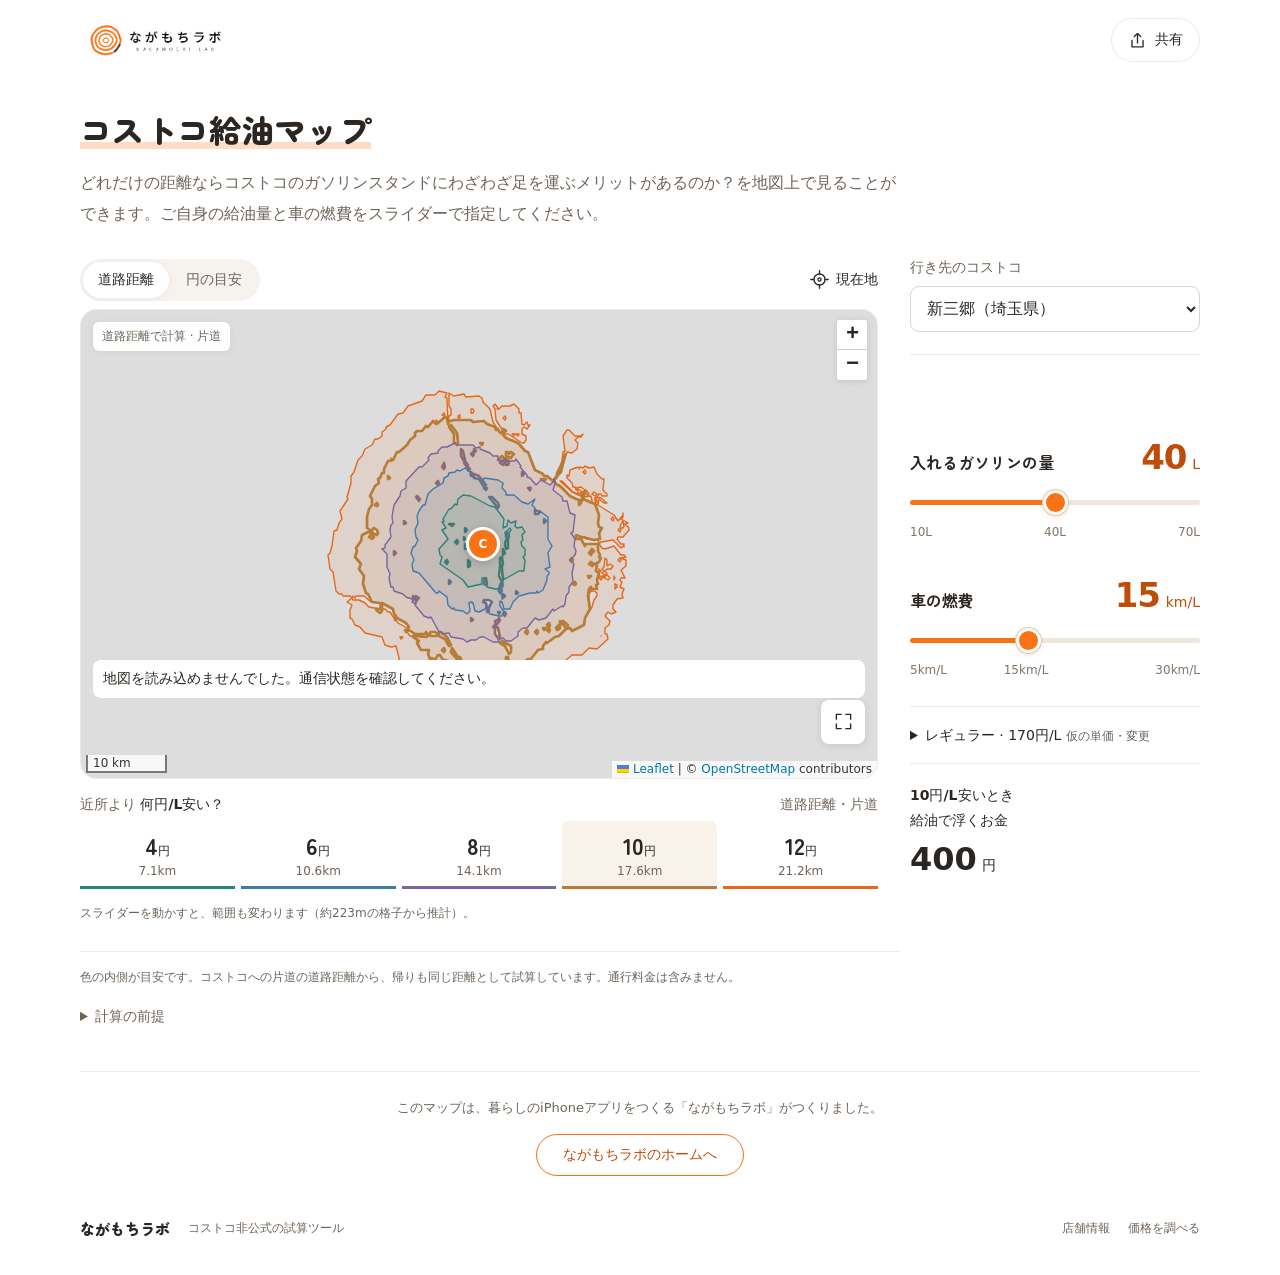
==== fuel-map/index.html @ cc3fbcbc "Add files via upload" ====
<!doctype html><html lang="ja"><head><meta charset="UTF-8"><meta name="viewport" content="width=device-width,initial-scale=1,viewport-fit=cover"><meta name="description" content="どれだけの距離ならコストコへの給油がおトク？給油量と車の燃費を指定して、往復のガソリン代を含めてもとが取れる範囲を地図で確認できます。"><meta name="referrer" content="strict-origin-when-cross-origin"><title>コストコ給油マップ | ながもちラボ</title><meta name="theme-color" content="#F97316"><link rel="icon" href="assets/logo-mark.png"><link rel="canonical" href="https://nagamochi-lab.com/fuel-map/"><meta property="og:type" content="website"><meta property="og:title" content="コストコ給油マップ | ながもちラボ"><meta property="og:description" content="どれだけの距離ならコストコへの給油がおトク？給油量と車の燃費から、もとが取れる範囲を地図で確認できます。"><meta property="og:site_name" content="ながもちラボ"><meta property="og:url" content="https://nagamochi-lab.com/fuel-map/"><meta property="og:image" content="https://nagamochi-lab.com/assets/logo-yoko.png"><meta name="twitter:card" content="summary"><meta name="twitter:site" content="@Nagamochilab"><link rel="preconnect" href="https://fonts.googleapis.com"><link rel="preconnect" href="https://fonts.gstatic.com" crossorigin><link href="https://fonts.googleapis.com/css2?family=Zen+Maru+Gothic:wght@500;700;900&display=swap" rel="stylesheet"><link rel="stylesheet" href="vendor/leaflet-1.9.4.css"><link rel="stylesheet" href="style.css"></head><body>
<header><a href="/" class="brand" data-goatcounter-click="fuelmap-home-logo" data-goatcounter-title="給油マップ→ホーム（ロゴ）"><img src="assets/logo-yoko.png" alt="ながもちラボ" width="150" height="50"></a><button id="share" class="share" aria-label="現在の試算条件を共有" data-goatcounter-click="fuelmap-share" data-goatcounter-title="給油マップ：共有ボタン"><svg viewBox="0 0 24 24" aria-hidden="true"><path d="M12 15V3m-4 4 4-4 4 4M5 12v8h14v-8"/></svg><span>共有</span></button></header>
<main><div class="intro"><h1><span>コストコ給油マップ</span></h1><p>どれだけの距離ならコストコのガソリンスタンドにわざわざ足を運ぶメリットがあるのか？を地図上で見ることができます。ご自身の給油量と車の燃費をスライダーで指定してください。</p></div>
<div class="workspace"><div class="destination"><label for="station">行き先のコストコ</label><select id="station"></select></div>
<div class="map-column"><div class="map-toolbar"><div class="modes" role="group" aria-label="範囲の表示方法"><button id="mode-road" aria-pressed="true">道路距離</button><button id="mode-circle" aria-pressed="false">円の目安</button></div><button id="locate" class="location"><svg viewBox="0 0 24 24" aria-hidden="true"><circle cx="12" cy="12" r="7"/><circle cx="12" cy="12" r="2"/><path d="M12 1v4m0 14v4M1 12h4m14 0h4"/></svg>現在地</button></div>
<div class="map-wrap"><div id="map" aria-label="価格差ごとの給油範囲"></div><span class="map-badge" id="map-badge">道路距離を準備中</span><button id="fit" class="fit" title="範囲全体を表示" aria-label="範囲全体を表示"><svg viewBox="0 0 24 24" aria-hidden="true"><path d="M9 3H3v6m12-6h6v6M3 15v6h6m12-6v6h-6"/></svg></button><div id="map-error" role="status" hidden></div></div>
<div class="legend-heading"><span>近所より <b>何円/L安い？</b></span><span id="distance-caption">片道の上限</span></div><div class="legend" id="legend"></div><div class="road-status" aria-live="polite"><span id="road-message"></span><button id="update-road" hidden>もう一度読み込む</button></div></div>
<aside class="controls"><div class="slider-group"><div class="range-title"><label for="liters">入れるガソリンの量</label><output id="liters-out">40<small>L</small></output></div><input type="range" id="liters" min="10" max="70" step="1" value="40"><div class="ticks"><span>10L</span><span>40L</span><span>70L</span></div></div>
<div class="slider-group"><div class="range-title"><label for="efficiency">車の燃費</label><output id="efficiency-out">15<small>km/L</small></output></div><input type="range" id="efficiency" min="5" max="30" step="0.1" value="15"><div class="ticks efficiency-ticks"><span>5km/L</span><span>15km/L</span><span>30km/L</span></div></div>
<details id="price-details" class="price-settings"><summary><span id="price-summary">レギュラー · 170円/L</span><span class="hint">仮の単価・変更</span></summary><div class="fuels" role="group" aria-label="油種"><button data-fuel="regular" aria-pressed="true">レギュラー</button><button data-fuel="premium" aria-pressed="false">ハイオク</button><button data-fuel="diesel" aria-pressed="false">軽油</button></div><label class="price-row" for="price">計算に使う単価<div><input id="price" type="number" min="50" max="400" step="1" value="170" inputmode="numeric"><span>円/L</span></div></label><p id="price-status">仮の単価です。店舗の実売価格ではありません。</p><a id="price-link" class="price-link" href="https://gogo.gs/shop/1199000196" target="_blank" rel="noopener" data-goatcounter-click="fuelmap-gogogs" data-goatcounter-title="給油マップ：gogo.gsで価格確認">gogo.gsで新三郷の価格を確認 ↗</a></details>
<div class="result" aria-live="polite"><span id="result-copy"></span><strong id="saving"></strong></div></aside></div>
<div class="notes"><p id="map-note"></p><p id="location-message" aria-live="polite" hidden></p><details><summary>計算の前提</summary><p>近所より安い金額 × 給油量が、給油で浮く金額。その金額で走れる距離の半分を、片道の上限としています。近所のスタンドへの距離はゼロとし、移動中の燃料も選択した単価で計算します。</p><p>道路距離は、各地点からコストコへ向かう自動車の到達圏です。帰りも同距離と仮定するため、一方通行などで往復が異なる場合は誤差が出ます。境界は道路距離の格子データから補間した概算です。細い路地や個々の敷地までを判定するものではなく、範囲内の全地点への到達を保証するものではありません。有料道路・フェリーを通る経路が含まれる場合があります。通行料金・乗船料金は計算に含みません。</p><p>時間・年会費・渋滞・買い物ついでの寄り道は計算に含みません。位置は倉庫店を基準としており、給油所の入口とは異なります。</p><label for="factor" class="factor-label">円表示の迂回係数<select id="factor"><option value="1">1.0倍</option><option value="1.3" selected>1.3倍（仮定）</option><option value="1.5">1.5倍（仮定）</option></select></label><p>道路距離にはこの係数を使いません。円表示のみ、片道上限を係数で割って半径にします。</p><p>現在地はこの画面でのみ使用し、保存・共有URLへの追加・経路サービスへの送信はしません。地図表示には外部の地図サービスを利用します。</p><p>アクセス数の計測に、Cookieを使わない <a href="https://www.goatcounter.com/" target="_blank" rel="noopener">GoatCounter</a> を利用しています。スライダーの値・選んだ店舗・現在地は送信しません。</p><p>道路の試算：<a href="https://valhalla.github.io/valhalla/" target="_blank" rel="noopener">Valhalla</a> / FOSSGIS。店舗ごとの道路データを読み込み、スライダー操作中は端末内で範囲を計算します。混雑などで読み込めない場合は円の目安で表示します。</p></details></div>
<div class="home-link"><p>このマップは、<span class="nb">暮らしのiPhoneアプリをつくる</span><span class="nb">「ながもちラボ」がつくりました。</span></p><a href="/" class="home-btn" data-goatcounter-click="fuelmap-home-button" data-goatcounter-title="給油マップ→ホーム（下のボタン）">ながもちラボのホームへ</a></div>
<footer><a href="/" class="footer-home" data-goatcounter-click="fuelmap-home-footer" data-goatcounter-title="給油マップ→ホーム（フッター）">ながもちラボ</a><span>コストコ非公式の試算ツール</span><a href="https://www.costco.co.jp/store-finder" target="_blank" rel="noopener">店舗情報</a><a href="https://gogo.gs/" target="_blank" rel="noopener">価格を調べる</a></footer><div id="toast" role="status"></div></main><script src="vendor/leaflet-1.9.4.js"></script><script src="stations.js"></script><script src="model.js"></script><script src="roads.js"></script><script src="app.js"></script><script data-goatcounter="https://nagamochilab.goatcounter.com/count" async src="https://gc.zgo.at/count.js"></script></body></html>
---- fuel-map/vendor/leaflet-1.9.4.css ----
/* required styles */

.leaflet-pane,
.leaflet-tile,
.leaflet-marker-icon,
.leaflet-marker-shadow,
.leaflet-tile-container,
.leaflet-pane > svg,
.leaflet-pane > canvas,
.leaflet-zoom-box,
.leaflet-image-layer,
.leaflet-layer {
	position: absolute;
	left: 0;
	top: 0;
	}
.leaflet-container {
	overflow: hidden;
	}
.leaflet-tile,
.leaflet-marker-icon,
.leaflet-marker-shadow {
	-webkit-user-select: none;
	   -moz-user-select: none;
	        user-select: none;
	  -webkit-user-drag: none;
	}
/* Prevents IE11 from highlighting tiles in blue */
.leaflet-tile::selection {
	background: transparent;
}
/* Safari renders non-retina tile on retina better with this, but Chrome is worse */
.leaflet-safari .leaflet-tile {
	image-rendering: -webkit-optimize-contrast;
	}
/* hack that prevents hw layers "stretching" when loading new tiles */
.leaflet-safari .leaflet-tile-container {
	width: 1600px;
	height: 1600px;
	-webkit-transform-origin: 0 0;
	}
.leaflet-marker-icon,
.leaflet-marker-shadow {
	display: block;
	}
/* .leaflet-container svg: reset svg max-width decleration shipped in Joomla! (joomla.org) 3.x */
/* .leaflet-container img: map is broken in FF if you have max-width: 100% on tiles */
.leaflet-container .leaflet-overlay-pane svg {
	max-width: none !important;
	max-height: none !important;
	}
.leaflet-container .leaflet-marker-pane img,
.leaflet-container .leaflet-shadow-pane img,
.leaflet-container .leaflet-tile-pane img,
.leaflet-container img.leaflet-image-layer,
.leaflet-container .leaflet-tile {
	max-width: none !important;
	max-height: none !important;
	width: auto;
	padding: 0;
	}

.leaflet-container img.leaflet-tile {
	/* See: https://bugs.chromium.org/p/chromium/issues/detail?id=600120 */
	mix-blend-mode: plus-lighter;
}

.leaflet-container.leaflet-touch-zoom {
	-ms-touch-action: pan-x pan-y;
	touch-action: pan-x pan-y;
	}
.leaflet-container.leaflet-touch-drag {
	-ms-touch-action: pinch-zoom;
	/* Fallback for FF which doesn't support pinch-zoom */
	touch-action: none;
	touch-action: pinch-zoom;
}
.leaflet-container.leaflet-touch-drag.leaflet-touch-zoom {
	-ms-touch-action: none;
	touch-action: none;
}
.leaflet-container {
	-webkit-tap-highlight-color: transparent;
}
.leaflet-container a {
	-webkit-tap-highlight-color: rgba(51, 181, 229, 0.4);
}
.leaflet-tile {
	filter: inherit;
	visibility: hidden;
	}
.leaflet-tile-loaded {
	visibility: inherit;
	}
.leaflet-zoom-box {
	width: 0;
	height: 0;
	-moz-box-sizing: border-box;
	     box-sizing: border-box;
	z-index: 800;
	}
/* workaround for https://bugzilla.mozilla.org/show_bug.cgi?id=888319 */
.leaflet-overlay-pane svg {
	-moz-user-select: none;
	}

.leaflet-pane         { z-index: 400; }

.leaflet-tile-pane    { z-index: 200; }
.leaflet-overlay-pane { z-index: 400; }
.leaflet-shadow-pane  { z-index: 500; }
.leaflet-marker-pane  { z-index: 600; }
.leaflet-tooltip-pane   { z-index: 650; }
.leaflet-popup-pane   { z-index: 700; }

.leaflet-map-pane canvas { z-index: 100; }
.leaflet-map-pane svg    { z-index: 200; }

.leaflet-vml-shape {
	width: 1px;
	height: 1px;
	}
.lvml {
	behavior: url(#default#VML);
	display: inline-block;
	position: absolute;
	}


/* control positioning */

.leaflet-control {
	position: relative;
	z-index: 800;
	pointer-events: visiblePainted; /* IE 9-10 doesn't have auto */
	pointer-events: auto;
	}
.leaflet-top,
.leaflet-bottom {
	position: absolute;
	z-index: 1000;
	pointer-events: none;
	}
.leaflet-top {
	top: 0;
	}
.leaflet-right {
	right: 0;
	}
.leaflet-bottom {
	bottom: 0;
	}
.leaflet-left {
	left: 0;
	}
.leaflet-control {
	float: left;
	clear: both;
	}
.leaflet-right .leaflet-control {
	float: right;
	}
.leaflet-top .leaflet-control {
	margin-top: 10px;
	}
.leaflet-bottom .leaflet-control {
	margin-bottom: 10px;
	}
.leaflet-left .leaflet-control {
	margin-left: 10px;
	}
.leaflet-right .leaflet-control {
	margin-right: 10px;
	}


/* zoom and fade animations */

.leaflet-fade-anim .leaflet-popup {
	opacity: 0;
	-webkit-transition: opacity 0.2s linear;
	   -moz-transition: opacity 0.2s linear;
	        transition: opacity 0.2s linear;
	}
.leaflet-fade-anim .leaflet-map-pane .leaflet-popup {
	opacity: 1;
	}
.leaflet-zoom-animated {
	-webkit-transform-origin: 0 0;
	    -ms-transform-origin: 0 0;
	        transform-origin: 0 0;
	}
svg.leaflet-zoom-animated {
	will-change: transform;
}

.leaflet-zoom-anim .leaflet-zoom-animated {
	-webkit-transition: -webkit-transform 0.25s cubic-bezier(0,0,0.25,1);
	   -moz-transition:    -moz-transform 0.25s cubic-bezier(0,0,0.25,1);
	        transition:         transform 0.25s cubic-bezier(0,0,0.25,1);
	}
.leaflet-zoom-anim .leaflet-tile,
.leaflet-pan-anim .leaflet-tile {
	-webkit-transition: none;
	   -moz-transition: none;
	        transition: none;
	}

.leaflet-zoom-anim .leaflet-zoom-hide {
	visibility: hidden;
	}


/* cursors */

.leaflet-interactive {
	cursor: pointer;
	}
.leaflet-grab {
	cursor: -webkit-grab;
	cursor:    -moz-grab;
	cursor:         grab;
	}
.leaflet-crosshair,
.leaflet-crosshair .leaflet-interactive {
	cursor: crosshair;
	}
.leaflet-popup-pane,
.leaflet-control {
	cursor: auto;
	}
.leaflet-dragging .leaflet-grab,
.leaflet-dragging .leaflet-grab .leaflet-interactive,
.leaflet-dragging .leaflet-marker-draggable {
	cursor: move;
	cursor: -webkit-grabbing;
	cursor:    -moz-grabbing;
	cursor:         grabbing;
	}

/* marker & overlays interactivity */
.leaflet-marker-icon,
.leaflet-marker-shadow,
.leaflet-image-layer,
.leaflet-pane > svg path,
.leaflet-tile-container {
	pointer-events: none;
	}

.leaflet-marker-icon.leaflet-interactive,
.leaflet-image-layer.leaflet-interactive,
.leaflet-pane > svg path.leaflet-interactive,
svg.leaflet-image-layer.leaflet-interactive path {
	pointer-events: visiblePainted; /* IE 9-10 doesn't have auto */
	pointer-events: auto;
	}

/* visual tweaks */

.leaflet-container {
	background: #ddd;
	outline-offset: 1px;
	}
.leaflet-container a {
	color: #0078A8;
	}
.leaflet-zoom-box {
	border: 2px dotted #38f;
	background: rgba(255,255,255,0.5);
	}


/* general typography */
.leaflet-container {
	font-family: "Helvetica Neue", Arial, Helvetica, sans-serif;
	font-size: 12px;
	font-size: 0.75rem;
	line-height: 1.5;
	}


/* general toolbar styles */

.leaflet-bar {
	box-shadow: 0 1px 5px rgba(0,0,0,0.65);
	border-radius: 4px;
	}
.leaflet-bar a {
	background-color: #fff;
	border-bottom: 1px solid #ccc;
	width: 26px;
	height: 26px;
	line-height: 26px;
	display: block;
	text-align: center;
	text-decoration: none;
	color: black;
	}
.leaflet-bar a,
.leaflet-control-layers-toggle {
	background-position: 50% 50%;
	background-repeat: no-repeat;
	display: block;
	}
.leaflet-bar a:hover,
.leaflet-bar a:focus {
	background-color: #f4f4f4;
	}
.leaflet-bar a:first-child {
	border-top-left-radius: 4px;
	border-top-right-radius: 4px;
	}
.leaflet-bar a:last-child {
	border-bottom-left-radius: 4px;
	border-bottom-right-radius: 4px;
	border-bottom: none;
	}
.leaflet-bar a.leaflet-disabled {
	cursor: default;
	background-color: #f4f4f4;
	color: #bbb;
	}

.leaflet-touch .leaflet-bar a {
	width: 30px;
	height: 30px;
	line-height: 30px;
	}
.leaflet-touch .leaflet-bar a:first-child {
	border-top-left-radius: 2px;
	border-top-right-radius: 2px;
	}
.leaflet-touch .leaflet-bar a:last-child {
	border-bottom-left-radius: 2px;
	border-bottom-right-radius: 2px;
	}

/* zoom control */

.leaflet-control-zoom-in,
.leaflet-control-zoom-out {
	font: bold 18px 'Lucida Console', Monaco, monospace;
	text-indent: 1px;
	}

.leaflet-touch .leaflet-control-zoom-in, .leaflet-touch .leaflet-control-zoom-out  {
	font-size: 22px;
	}


/* layers control */

.leaflet-control-layers {
	box-shadow: 0 1px 5px rgba(0,0,0,0.4);
	background: #fff;
	border-radius: 5px;
	}
.leaflet-control-layers-toggle {
	background-image: url(images/layers.png);
	width: 36px;
	height: 36px;
	}
.leaflet-retina .leaflet-control-layers-toggle {
	background-image: url(images/layers-2x.png);
	background-size: 26px 26px;
	}
.leaflet-touch .leaflet-control-layers-toggle {
	width: 44px;
	height: 44px;
	}
.leaflet-control-layers .leaflet-control-layers-list,
.leaflet-control-layers-expanded .leaflet-control-layers-toggle {
	display: none;
	}
.leaflet-control-layers-expanded .leaflet-control-layers-list {
	display: block;
	position: relative;
	}
.leaflet-control-layers-expanded {
	padding: 6px 10px 6px 6px;
	color: #333;
	background: #fff;
	}
.leaflet-control-layers-scrollbar {
	overflow-y: scroll;
	overflow-x: hidden;
	padding-right: 5px;
	}
.leaflet-control-layers-selector {
	margin-top: 2px;
	position: relative;
	top: 1px;
	}
.leaflet-control-layers label {
	display: block;
	font-size: 13px;
	font-size: 1.08333em;
	}
.leaflet-control-layers-separator {
	height: 0;
	border-top: 1px solid #ddd;
	margin: 5px -10px 5px -6px;
	}

/* Default icon URLs */
.leaflet-default-icon-path { /* used only in path-guessing heuristic, see L.Icon.Default */
	background-image: url(images/marker-icon.png);
	}


/* attribution and scale controls */

.leaflet-container .leaflet-control-attribution {
	background: #fff;
	background: rgba(255, 255, 255, 0.8);
	margin: 0;
	}
.leaflet-control-attribution,
.leaflet-control-scale-line {
	padding: 0 5px;
	color: #333;
	line-height: 1.4;
	}
.leaflet-control-attribution a {
	text-decoration: none;
	}
.leaflet-control-attribution a:hover,
.leaflet-control-attribution a:focus {
	text-decoration: underline;
	}
.leaflet-attribution-flag {
	display: inline !important;
	vertical-align: baseline !important;
	width: 1em;
	height: 0.6669em;
	}
.leaflet-left .leaflet-control-scale {
	margin-left: 5px;
	}
.leaflet-bottom .leaflet-control-scale {
	margin-bottom: 5px;
	}
.leaflet-control-scale-line {
	border: 2px solid #777;
	border-top: none;
	line-height: 1.1;
	padding: 2px 5px 1px;
	white-space: nowrap;
	-moz-box-sizing: border-box;
	     box-sizing: border-box;
	background: rgba(255, 255, 255, 0.8);
	text-shadow: 1px 1px #fff;
	}
.leaflet-control-scale-line:not(:first-child) {
	border-top: 2px solid #777;
	border-bottom: none;
	margin-top: -2px;
	}
.leaflet-control-scale-line:not(:first-child):not(:last-child) {
	border-bottom: 2px solid #777;
	}

.leaflet-touch .leaflet-control-attribution,
.leaflet-touch .leaflet-control-layers,
.leaflet-touch .leaflet-bar {
	box-shadow: none;
	}
.leaflet-touch .leaflet-control-layers,
.leaflet-touch .leaflet-bar {
	border: 2px solid rgba(0,0,0,0.2);
	background-clip: padding-box;
	}


/* popup */

.leaflet-popup {
	position: absolute;
	text-align: center;
	margin-bottom: 20px;
	}
.leaflet-popup-content-wrapper {
	padding: 1px;
	text-align: left;
	border-radius: 12px;
	}
.leaflet-popup-content {
	margin: 13px 24px 13px 20px;
	line-height: 1.3;
	font-size: 13px;
	font-size: 1.08333em;
	min-height: 1px;
	}
.leaflet-popup-content p {
	margin: 17px 0;
	margin: 1.3em 0;
	}
.leaflet-popup-tip-container {
	width: 40px;
	height: 20px;
	position: absolute;
	left: 50%;
	margin-top: -1px;
	margin-left: -20px;
	overflow: hidden;
	pointer-events: none;
	}
.leaflet-popup-tip {
	width: 17px;
	height: 17px;
	padding: 1px;

	margin: -10px auto 0;
	pointer-events: auto;

	-webkit-transform: rotate(45deg);
	   -moz-transform: rotate(45deg);
	    -ms-transform: rotate(45deg);
	        transform: rotate(45deg);
	}
.leaflet-popup-content-wrapper,
.leaflet-popup-tip {
	background: white;
	color: #333;
	box-shadow: 0 3px 14px rgba(0,0,0,0.4);
	}
.leaflet-container a.leaflet-popup-close-button {
	position: absolute;
	top: 0;
	right: 0;
	border: none;
	text-align: center;
	width: 24px;
	height: 24px;
	font: 16px/24px Tahoma, Verdana, sans-serif;
	color: #757575;
	text-decoration: none;
	background: transparent;
	}
.leaflet-container a.leaflet-popup-close-button:hover,
.leaflet-container a.leaflet-popup-close-button:focus {
	color: #585858;
	}
.leaflet-popup-scrolled {
	overflow: auto;
	}

.leaflet-oldie .leaflet-popup-content-wrapper {
	-ms-zoom: 1;
	}
.leaflet-oldie .leaflet-popup-tip {
	width: 24px;
	margin: 0 auto;

	-ms-filter: "progid:DXImageTransform.Microsoft.Matrix(M11=0.70710678, M12=0.70710678, M21=-0.70710678, M22=0.70710678)";
	filter: progid:DXImageTransform.Microsoft.Matrix(M11=0.70710678, M12=0.70710678, M21=-0.70710678, M22=0.70710678);
	}

.leaflet-oldie .leaflet-control-zoom,
.leaflet-oldie .leaflet-control-layers,
.leaflet-oldie .leaflet-popup-content-wrapper,
.leaflet-oldie .leaflet-popup-tip {
	border: 1px solid #999;
	}


/* div icon */

.leaflet-div-icon {
	background: #fff;
	border: 1px solid #666;
	}


/* Tooltip */
/* Base styles for the element that has a tooltip */
.leaflet-tooltip {
	position: absolute;
	padding: 6px;
	background-color: #fff;
	border: 1px solid #fff;
	border-radius: 3px;
	color: #222;
	white-space: nowrap;
	-webkit-user-select: none;
	-moz-user-select: none;
	-ms-user-select: none;
	user-select: none;
	pointer-events: none;
	box-shadow: 0 1px 3px rgba(0,0,0,0.4);
	}
.leaflet-tooltip.leaflet-interactive {
	cursor: pointer;
	pointer-events: auto;
	}
.leaflet-tooltip-top:before,
.leaflet-tooltip-bottom:before,
.leaflet-tooltip-left:before,
.leaflet-tooltip-right:before {
	position: absolute;
	pointer-events: none;
	border: 6px solid transparent;
	background: transparent;
	content: "";
	}

/* Directions */

.leaflet-tooltip-bottom {
	margin-top: 6px;
}
.leaflet-tooltip-top {
	margin-top: -6px;
}
.leaflet-tooltip-bottom:before,
.leaflet-tooltip-top:before {
	left: 50%;
	margin-left: -6px;
	}
.leaflet-tooltip-top:before {
	bottom: 0;
	margin-bottom: -12px;
	border-top-color: #fff;
	}
.leaflet-tooltip-bottom:before {
	top: 0;
	margin-top: -12px;
	margin-left: -6px;
	border-bottom-color: #fff;
	}
.leaflet-tooltip-left {
	margin-left: -6px;
}
.leaflet-tooltip-right {
	margin-left: 6px;
}
.leaflet-tooltip-left:before,
.leaflet-tooltip-right:before {
	top: 50%;
	margin-top: -6px;
	}
.leaflet-tooltip-left:before {
	right: 0;
	margin-right: -12px;
	border-left-color: #fff;
	}
.leaflet-tooltip-right:before {
	left: 0;
	margin-left: -12px;
	border-right-color: #fff;
	}

/* Printing */

@media print {
	/* Prevent printers from removing background-images of controls. */
	.leaflet-control {
		-webkit-print-color-adjust: exact;
		print-color-adjust: exact;
		}
	}
---- fuel-map/style.css ----
:root{--orange:#f97316;--accent:#bd4d08;--soft:#fff4eb;--ink:#2b2622;--muted:#6e645a;--line:#efeae4;--font:"Hiragino Kaku Gothic ProN","Hiragino Sans","Noto Sans JP","Yu Gothic",system-ui,-apple-system,sans-serif;--display:"Zen Maru Gothic","Hiragino Maru Gothic ProN",var(--font);font-family:var(--font);font-size:16px;color:var(--ink);background:#fff;font-synthesis:none;-webkit-font-smoothing:antialiased}
*{box-sizing:border-box}body{margin:0}button,input,select{font:inherit}button,a,input,select,summary{-webkit-tap-highlight-color:transparent}button{cursor:pointer;color:inherit}button:disabled{cursor:wait;opacity:.6}a{color:inherit}button:focus-visible,a:focus-visible,input:focus-visible,select:focus-visible,summary:focus-visible{outline:3px solid #a95716;outline-offset:3px}button svg{width:19px;height:19px;stroke:currentColor;fill:none;stroke-width:1.7;stroke-linecap:round;stroke-linejoin:round}[hidden]{display:none!important}
header{height:80px;max-width:1184px;padding:0 32px;margin:auto;display:flex;align-items:center;justify-content:space-between}.brand{display:flex;align-items:center;text-decoration:none}.brand img{width:150px;height:50px;object-fit:contain}.share{display:flex;align-items:center;gap:8px;background:white;border:1px solid var(--line);border-radius:30px;padding:10px 16px;font-size:14px;min-height:44px}.share:hover{background:var(--soft);border-color:#fcdec7}
main{max-width:1184px;margin:auto;padding:24px 32px 28px}.intro{margin-bottom:30px;max-width:920px}h1{font-family:var(--display);font-size:32px;font-weight:900;line-height:1.6;letter-spacing:.01em;margin:0 0 13px}h1 span{background:linear-gradient(transparent 79%,#ffddc4 79%,#ffddc4 94%,transparent 94%);box-decoration-break:clone;-webkit-box-decoration-break:clone}.intro p{font-size:16px;color:var(--muted);line-height:1.9;margin:0;max-width:820px}
.workspace{display:grid;grid-template-columns:minmax(0,1fr) 290px;column-gap:32px;align-items:start}.destination{grid-column:2;grid-row:1;padding:0 0 22px;border-bottom:1px solid var(--line)}.destination label{display:block;font-size:14px;color:var(--muted);margin-bottom:9px}select{width:100%;min-height:46px;padding:10px 12px;background:#fff;border:1px solid #ded5cb;border-radius:9px;font-size:16px;color:var(--ink)}.map-column{grid-column:1;grid-row:1/3;min-width:0}.map-toolbar{height:50px;display:flex;align-items:flex-start;justify-content:space-between;gap:8px}.modes{display:flex;padding:3px;background:#f6f2ed;border-radius:25px;gap:2px}.modes button{border:0;border-radius:22px;padding:8px 15px;font-size:14px;background:transparent;color:var(--muted);min-height:36px}.modes button[aria-pressed=true]{background:#fff;box-shadow:0 1px 5px #4a3a2f0f;color:var(--ink);font-weight:650}.location{border:0;background:none;display:flex;align-items:center;gap:7px;min-height:42px;padding:8px 0 8px 8px;font-size:14px}.location[aria-pressed=true]{color:var(--accent)}
.map-wrap{position:relative;height:470px;border-radius:16px;overflow:hidden;background:#f3f0ea;border:1px solid var(--line)}#map{height:100%;width:100%}.map-badge{position:absolute;top:12px;left:12px;z-index:500;border-radius:6px;background:#fffffff2;padding:6px 9px;font-size:12px;color:var(--muted);box-shadow:0 1px 7px #4a3a2f10}.fit{position:absolute;bottom:34px;right:12px;z-index:500;background:#fff;border:0;border-radius:8px;min-width:44px;min-height:44px;padding:10px;display:grid;place-items:center;box-shadow:0 1px 7px #4a3a2f25}.leaflet-container{font-family:var(--font)}.leaflet-control-zoom{border:0!important;box-shadow:0 1px 7px #4a3a2f25!important}.leaflet-control-zoom a{color:var(--ink)!important}
.legend-heading{display:flex;justify-content:space-between;gap:12px;font-size:14px;margin:17px 0 7px;color:var(--muted)}.legend-heading b{color:var(--ink);font-weight:600}.legend{display:grid;grid-template-columns:repeat(5,minmax(0,1fr));gap:6px}.legend button{padding:7px 3px 8px;border:0;border-bottom:3px solid var(--ring);border-radius:7px 7px 0 0;background:white;color:var(--ink);text-align:center;min-height:60px}.legend button[aria-pressed=true]{background:color-mix(in srgb,var(--ring) 10%,white)}.legend b{font-family:var(--display);font-size:23px;font-weight:700;font-variant-numeric:tabular-nums}.legend small{font-size:12px}.legend .distance{display:block;font-size:12px;margin-top:2px;color:var(--muted);white-space:nowrap}.road-status{display:flex;align-items:center;justify-content:space-between;gap:12px;min-height:48px;padding:9px 0;font-size:12px;color:var(--muted);line-height:1.7}#update-road{border:1px solid #fcdec7;border-radius:20px;background:var(--soft);color:var(--accent);font-size:13px;white-space:nowrap;padding:9px 13px}
.controls{grid-column:2;grid-row:2;padding-top:12px}.slider-group{padding:16px 0 23px}.range-title{display:flex;justify-content:space-between;align-items:baseline;gap:12px}.range-title label{font-size:16px;font-family:var(--display);font-weight:700}.range-title output{font-size:34px;font-weight:650;letter-spacing:-.035em;line-height:1;color:var(--accent);font-variant-numeric:tabular-nums}.range-title small{font-size:14px;margin-left:6px;font-weight:400;letter-spacing:0}input[type=range]{appearance:none;-webkit-appearance:none;height:36px;background:transparent;width:100%;margin:11px 0 0;cursor:pointer}input[type=range]::-webkit-slider-runnable-track{height:5px;border-radius:5px;background:linear-gradient(to right,var(--orange) var(--fill,50%),#efe6dd var(--fill,50%))}input[type=range]::-webkit-slider-thumb{appearance:none;-webkit-appearance:none;width:25px;height:25px;margin-top:-10px;border:3px solid #fff;background:var(--orange);border-radius:50%;box-shadow:0 0 0 1px #f2c09b,0 2px 5px #4a3a2f20}input[type=range]::-moz-range-track{height:5px;border-radius:5px;background:#efe6dd}input[type=range]::-moz-range-progress{height:5px;background:var(--orange)}input[type=range]::-moz-range-thumb{width:20px;height:20px;border:3px solid white;background:var(--orange);border-radius:50%}.ticks{display:flex;justify-content:space-between;font-size:12px;color:#817469;position:relative}.efficiency-ticks span:nth-child(2){position:absolute;left:40%;transform:translateX(-50%)}
.price-settings{border-top:1px solid var(--line);border-bottom:1px solid var(--line);margin:6px 0 19px;padding:15px 0}.price-settings summary{font-size:14px;cursor:pointer;line-height:1.9}.price-settings .hint{color:var(--muted);font-size:12px;margin-left:5px}.fuels{display:flex;gap:5px;margin-top:15px}.fuels button{flex:1;min-width:0;background:#f6f2ed;border:0;border-radius:8px;font-size:14px;padding:10px 2px;min-height:44px}.fuels button[aria-pressed=true]{background:var(--soft);box-shadow:inset 0 0 0 1px #f4b182;color:var(--accent);font-weight:700}.price-row{display:flex;align-items:center;justify-content:space-between;gap:10px;margin-top:14px;font-size:14px}.price-row div{display:flex;align-items:baseline;gap:6px}#price{width:80px;font-size:23px;border:1px solid #ded5cb;border-radius:7px;padding:6px;text-align:right;color:var(--ink)}#price-status{font-size:12px;line-height:1.8;color:var(--muted)}.result{font-size:14px;line-height:1.8}.result>span,.result>strong{display:block}.result>strong{font-size:32px;font-weight:650;margin-top:5px;line-height:1.3}.result>strong small{font-size:14px;font-weight:400;margin-left:5px}
.notes{border-top:1px solid var(--line);padding-top:14px;margin-top:14px;font-size:12px;color:var(--muted);line-height:1.9;max-width:820px}.notes p{margin:0 0 10px}.notes summary{font-size:14px;cursor:pointer;margin:14px 0 8px}.factor-label{display:flex;align-items:center;gap:15px;margin:14px 0;font-size:14px}.factor-label select{width:160px;font-size:14px;min-height:40px}footer{display:flex;gap:18px;align-items:center;flex-wrap:wrap;padding:30px 0 8px;font-size:12px;color:var(--muted)}footer span{margin-right:auto}.footer-home{font-family:var(--display);font-size:15px;font-weight:900;color:var(--ink)}footer a{text-decoration:none}footer a:hover{color:var(--accent)}.station-pin{background:var(--orange);color:#fff;border:3px solid white;border-radius:50%;text-align:center;line-height:28px;font-weight:800;box-shadow:0 2px 9px #4a3a2f40}.ring-label{background:white;border:0;border-radius:5px;font-weight:650;font-size:12px;color:var(--ink);padding:3px 5px}.leaflet-tooltip:before{display:none}.user-dot{background:#387fe2;width:16px;height:16px;border-radius:50%;border:3px solid white;box-shadow:0 0 0 7px #387fe233,0 1px 4px #1d3c6540}#map-error{position:absolute;z-index:600;bottom:80px;left:12px;right:12px;background:white;padding:10px;font-size:14px;border-radius:8px}#toast{position:fixed;bottom:max(20px,env(safe-area-inset-bottom));left:50%;transform:translateX(-50%);z-index:3000;background:#4a3a2f;color:white;padding:12px 18px;border-radius:10px;font-size:14px;max-width:90vw;display:none}#toast.show{display:block}
@media(max-width:850px){header{height:64px;padding:0 20px}.brand img{width:148px;height:37px}.share{padding:8px 12px}.share span{font-size:14px}main{padding:17px 20px 20px}.intro{margin-bottom:22px}h1{font-size:26px;line-height:1.65;margin-bottom:11px}h1 span{display:inline}.intro p{font-size:15px;line-height:1.85}.wide-only{display:none}.workspace{display:flex;flex-direction:column;gap:0}.destination{width:100%;padding:0;border:0;margin-bottom:18px}.destination label{font-size:14px;margin-bottom:7px}.destination select{height:46px;font-size:16px}.map-column{width:100%}.map-toolbar{height:48px}.modes button{font-size:14px;padding:7px 13px;min-height:36px}.location{font-size:14px}.map-wrap{height:35svh;min-height:255px;max-height:360px;border-radius:13px}.map-badge{font-size:12px;top:10px;left:10px}.legend-heading{margin:13px 0 5px;font-size:13px}.legend{gap:4px}.legend b{font-size:22px}.legend button{min-height:58px;padding:5px 0}.legend .distance{font-size:12px}.road-status{min-height:39px;padding:7px 0;font-size:12px}.controls{width:100%;padding-top:6px}.slider-group{padding:11px 0 15px}.range-title output{font-size:31px}.range-title label{font-size:16px}input[type=range]{margin-top:6px}.ticks{line-height:1.3}.price-settings{padding:12px 0;margin:10px 0 16px}.price-settings summary{font-size:14px}.result{display:flex;align-items:center;justify-content:space-between;gap:12px;font-size:14px}.result>strong{font-size:28px;white-space:nowrap;margin:0}.notes{margin-top:22px;padding-top:14px}footer{gap:12px}footer span{flex-basis:calc(100% - 140px)}.fit{bottom:30px}}
@media(max-width:360px){header{padding:0 16px}main{padding-left:16px;padding-right:16px}h1{font-size:23px}.intro p{font-size:14px}.legend-heading{font-size:12px}.modes button{padding-left:10px;padding-right:10px}.price-row{flex-wrap:wrap}}
@media(min-width:851px) and (max-width:1050px){.workspace{grid-template-columns:minmax(0,1fr) 260px;column-gap:24px}}
.price-link{display:inline-block;padding:8px 0;font-size:12px;line-height:1.7;color:var(--accent);text-underline-offset:3px}
.range-title output{flex-shrink:0}
/* ページ下：ホームへの控えめな案内 */
.home-link{margin:34px 0 4px;padding:24px 16px 8px;border-top:1px solid var(--line);text-align:center}.home-link p{margin:0 0 14px;font-size:13px;color:var(--muted);line-height:1.8}.home-link .nb{display:inline-block}.home-btn{display:inline-block;padding:11px 26px;border:1.5px solid var(--orange);border-radius:999px;color:var(--accent);font-weight:700;font-size:14px;text-decoration:none;transition:.2s}.home-btn:hover{background:var(--soft)}
@media(prefers-reduced-motion:reduce){*{scroll-behavior:auto!important}}
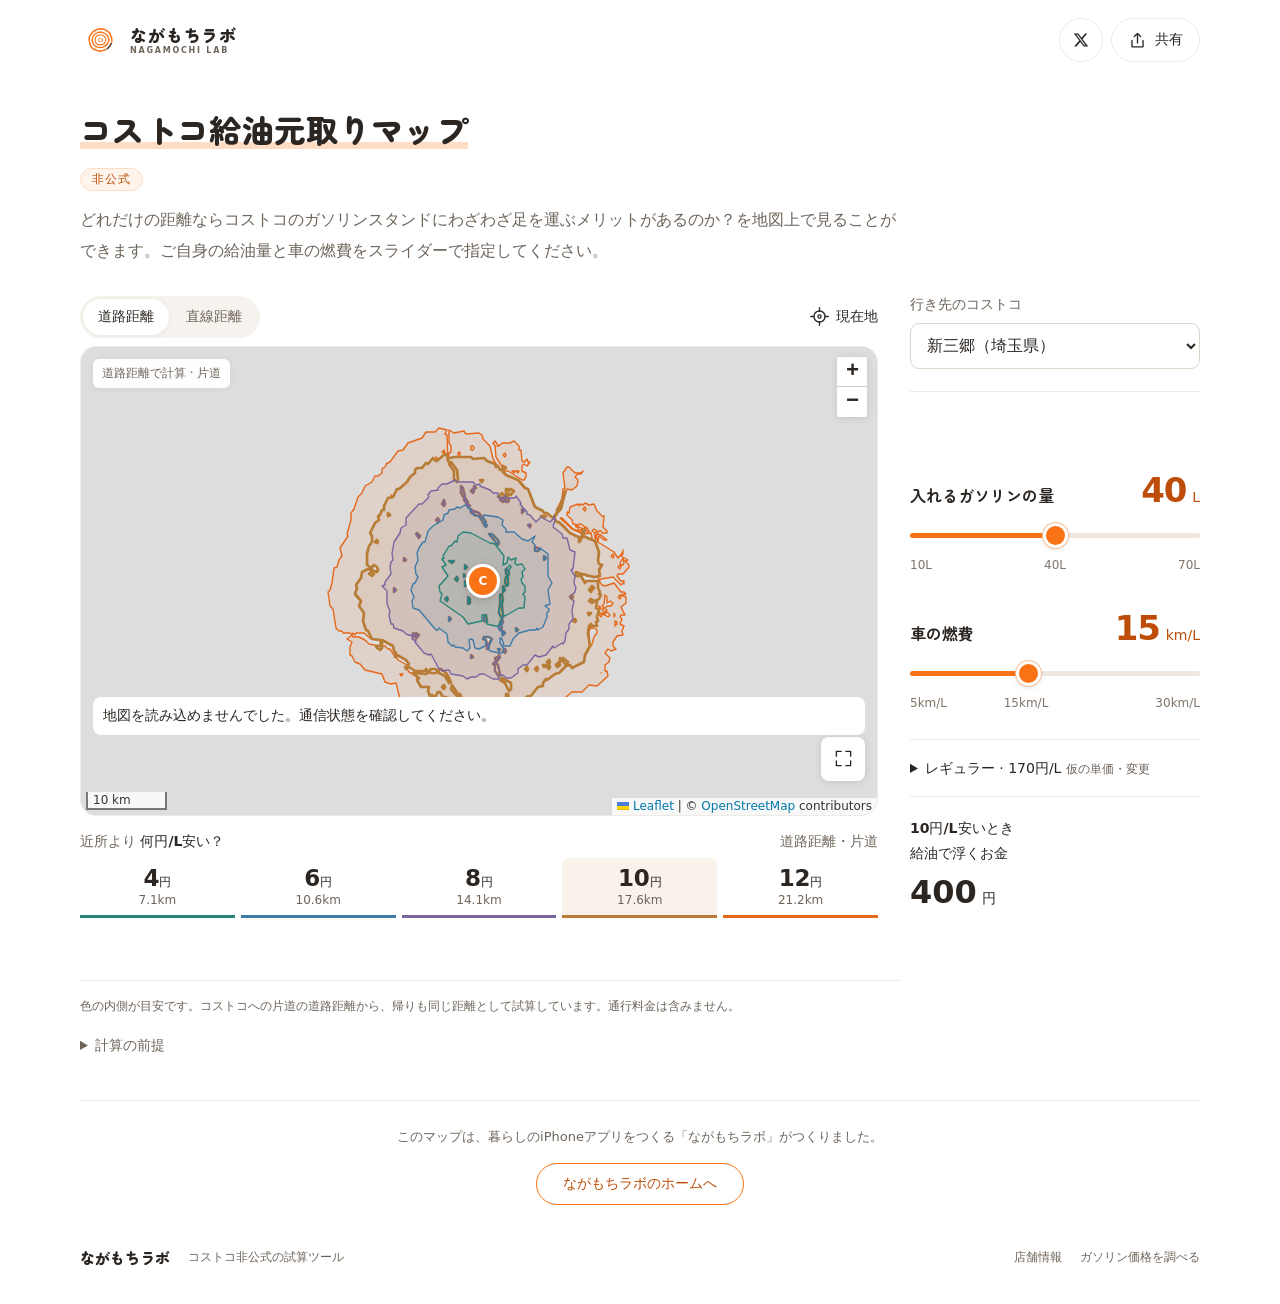
==== commit aefe9296: "Add files via upload" ====
--- a/fuel-map/index.html
+++ b/fuel-map/index.html
@@ -1,14 +1,14 @@
-<!doctype html><html lang="ja"><head><meta charset="UTF-8"><meta name="viewport" content="width=device-width,initial-scale=1,viewport-fit=cover"><meta name="description" content="どれだけの距離ならコストコへの給油がおトク？給油量と車の燃費を指定して、往復のガソリン代を含めてもとが取れる範囲を地図で確認できます。"><meta name="referrer" content="strict-origin-when-cross-origin"><title>コストコ給油マップ | ながもちラボ</title><meta name="theme-color" content="#F97316"><link rel="icon" href="assets/logo-mark.png"><link rel="canonical" href="https://nagamochi-lab.com/fuel-map/"><meta property="og:type" content="website"><meta property="og:title" content="コストコ給油マップ | ながもちラボ"><meta property="og:description" content="どれだけの距離ならコストコへの給油がおトク？給油量と車の燃費から、もとが取れる範囲を地図で確認できます。"><meta property="og:site_name" content="ながもちラボ"><meta property="og:url" content="https://nagamochi-lab.com/fuel-map/"><meta property="og:image" content="https://nagamochi-lab.com/assets/logo-yoko.png"><meta name="twitter:card" content="summary"><meta name="twitter:site" content="@Nagamochilab"><link rel="preconnect" href="https://fonts.googleapis.com"><link rel="preconnect" href="https://fonts.gstatic.com" crossorigin><link href="https://fonts.googleapis.com/css2?family=Zen+Maru+Gothic:wght@500;700;900&display=swap" rel="stylesheet"><link rel="stylesheet" href="vendor/leaflet-1.9.4.css"><link rel="stylesheet" href="style.css"></head><body>
-<header><a href="/" class="brand" data-goatcounter-click="fuelmap-home-logo" data-goatcounter-title="給油マップ→ホーム（ロゴ）"><img src="assets/logo-yoko.png" alt="ながもちラボ" width="150" height="50"></a><button id="share" class="share" aria-label="現在の試算条件を共有" data-goatcounter-click="fuelmap-share" data-goatcounter-title="給油マップ：共有ボタン"><svg viewBox="0 0 24 24" aria-hidden="true"><path d="M12 15V3m-4 4 4-4 4 4M5 12v8h14v-8"/></svg><span>共有</span></button></header>
-<main><div class="intro"><h1><span>コストコ給油マップ</span></h1><p>どれだけの距離ならコストコのガソリンスタンドにわざわざ足を運ぶメリットがあるのか？を地図上で見ることができます。ご自身の給油量と車の燃費をスライダーで指定してください。</p></div>
+<!doctype html><html lang="ja"><head><meta charset="UTF-8"><meta name="viewport" content="width=device-width,initial-scale=1,viewport-fit=cover"><meta name="description" content="どれだけの距離ならコストコへの給油がおトク？給油量と車の燃費を指定して、往復のガソリン代を含めてもとが取れる範囲を地図で確認できます。"><meta name="referrer" content="strict-origin-when-cross-origin"><title>コストコ給油元取りマップ | ながもちラボ</title><meta name="theme-color" content="#F97316"><link rel="icon" href="assets/logo-mark.png"><link rel="canonical" href="https://nagamochi-lab.com/fuel-map/"><meta property="og:type" content="website"><meta property="og:title" content="コストコ給油元取りマップ | ながもちラボ"><meta property="og:description" content="どれだけの距離ならコストコへの給油がおトク？給油量と車の燃費から、もとが取れる範囲を地図で確認できます。"><meta property="og:site_name" content="ながもちラボ"><meta property="og:url" content="https://nagamochi-lab.com/fuel-map/"><meta property="og:image" content="https://nagamochi-lab.com/assets/logo-yoko.png"><meta name="twitter:card" content="summary"><meta name="twitter:site" content="@Nagamochilab"><link rel="preconnect" href="https://fonts.googleapis.com"><link rel="preconnect" href="https://fonts.gstatic.com" crossorigin><link href="https://fonts.googleapis.com/css2?family=Zen+Maru+Gothic:wght@500;700;900&display=swap" rel="stylesheet"><link rel="stylesheet" href="vendor/leaflet-1.9.4.css"><link rel="stylesheet" href="style.css"></head><body>
+<header><a href="/" class="brand" data-goatcounter-click="fuelmap-home-logo" data-goatcounter-title="給油マップ→ホーム（ロゴ）"><img src="/assets/logo-medibang.png" alt="" width="40" height="40"><span class="lt">ながもちラボ<small>NAGAMOCHI LAB</small></span></a><div class="header-actions"><button id="share-x" class="share share-x" aria-label="Xでこの試算をポスト" data-goatcounter-click="fuelmap-x" data-goatcounter-title="給油マップ：Xでポスト"><svg viewBox="0 0 24 24" aria-hidden="true"><path d="M18.244 2.25h3.308l-7.227 8.26 8.502 11.24H16.17l-5.214-6.817L4.99 21.75H1.68l7.73-8.835L1.254 2.25H8.08l4.713 6.231zm-1.161 17.52h1.833L7.084 4.126H5.117z"/></svg></button><button id="share" class="share" aria-label="現在の試算条件を共有" data-goatcounter-click="fuelmap-share" data-goatcounter-title="給油マップ：共有ボタン"><svg viewBox="0 0 24 24" aria-hidden="true"><path d="M12 15V3m-4 4 4-4 4 4M5 12v8h14v-8"/></svg><span>共有</span></button></div></header>
+<main><div class="intro"><h1><span>コストコ給油元取りマップ</span></h1><span class="unofficial">非公式</span><p>どれだけの距離ならコストコのガソリンスタンドにわざわざ足を運ぶメリットがあるのか？を地図上で見ることができます。ご自身の給油量と車の燃費をスライダーで指定してください。</p></div>
 <div class="workspace"><div class="destination"><label for="station">行き先のコストコ</label><select id="station"></select></div>
-<div class="map-column"><div class="map-toolbar"><div class="modes" role="group" aria-label="範囲の表示方法"><button id="mode-road" aria-pressed="true">道路距離</button><button id="mode-circle" aria-pressed="false">円の目安</button></div><button id="locate" class="location"><svg viewBox="0 0 24 24" aria-hidden="true"><circle cx="12" cy="12" r="7"/><circle cx="12" cy="12" r="2"/><path d="M12 1v4m0 14v4M1 12h4m14 0h4"/></svg>現在地</button></div>
+<div class="map-column"><div class="map-toolbar"><div class="modes" role="group" aria-label="範囲の表示方法"><button id="mode-road" aria-pressed="true">道路距離</button><button id="mode-circle" aria-pressed="false">直線距離</button></div><button id="locate" class="location"><svg viewBox="0 0 24 24" aria-hidden="true"><circle cx="12" cy="12" r="7"/><circle cx="12" cy="12" r="2"/><path d="M12 1v4m0 14v4M1 12h4m14 0h4"/></svg>現在地</button></div>
 <div class="map-wrap"><div id="map" aria-label="価格差ごとの給油範囲"></div><span class="map-badge" id="map-badge">道路距離を準備中</span><button id="fit" class="fit" title="範囲全体を表示" aria-label="範囲全体を表示"><svg viewBox="0 0 24 24" aria-hidden="true"><path d="M9 3H3v6m12-6h6v6M3 15v6h6m12-6v6h-6"/></svg></button><div id="map-error" role="status" hidden></div></div>
 <div class="legend-heading"><span>近所より <b>何円/L安い？</b></span><span id="distance-caption">片道の上限</span></div><div class="legend" id="legend"></div><div class="road-status" aria-live="polite"><span id="road-message"></span><button id="update-road" hidden>もう一度読み込む</button></div></div>
 <aside class="controls"><div class="slider-group"><div class="range-title"><label for="liters">入れるガソリンの量</label><output id="liters-out">40<small>L</small></output></div><input type="range" id="liters" min="10" max="70" step="1" value="40"><div class="ticks"><span>10L</span><span>40L</span><span>70L</span></div></div>
 <div class="slider-group"><div class="range-title"><label for="efficiency">車の燃費</label><output id="efficiency-out">15<small>km/L</small></output></div><input type="range" id="efficiency" min="5" max="30" step="0.1" value="15"><div class="ticks efficiency-ticks"><span>5km/L</span><span>15km/L</span><span>30km/L</span></div></div>
 <details id="price-details" class="price-settings"><summary><span id="price-summary">レギュラー · 170円/L</span><span class="hint">仮の単価・変更</span></summary><div class="fuels" role="group" aria-label="油種"><button data-fuel="regular" aria-pressed="true">レギュラー</button><button data-fuel="premium" aria-pressed="false">ハイオク</button><button data-fuel="diesel" aria-pressed="false">軽油</button></div><label class="price-row" for="price">計算に使う単価<div><input id="price" type="number" min="50" max="400" step="1" value="170" inputmode="numeric"><span>円/L</span></div></label><p id="price-status">仮の単価です。店舗の実売価格ではありません。</p><a id="price-link" class="price-link" href="https://gogo.gs/shop/1199000196" target="_blank" rel="noopener" data-goatcounter-click="fuelmap-gogogs" data-goatcounter-title="給油マップ：gogo.gsで価格確認">gogo.gsで新三郷の価格を確認 ↗</a></details>
 <div class="result" aria-live="polite"><span id="result-copy"></span><strong id="saving"></strong></div></aside></div>
-<div class="notes"><p id="map-note"></p><p id="location-message" aria-live="polite" hidden></p><details><summary>計算の前提</summary><p>近所より安い金額 × 給油量が、給油で浮く金額。その金額で走れる距離の半分を、片道の上限としています。近所のスタンドへの距離はゼロとし、移動中の燃料も選択した単価で計算します。</p><p>道路距離は、各地点からコストコへ向かう自動車の到達圏です。帰りも同距離と仮定するため、一方通行などで往復が異なる場合は誤差が出ます。境界は道路距離の格子データから補間した概算です。細い路地や個々の敷地までを判定するものではなく、範囲内の全地点への到達を保証するものではありません。有料道路・フェリーを通る経路が含まれる場合があります。通行料金・乗船料金は計算に含みません。</p><p>時間・年会費・渋滞・買い物ついでの寄り道は計算に含みません。位置は倉庫店を基準としており、給油所の入口とは異なります。</p><label for="factor" class="factor-label">円表示の迂回係数<select id="factor"><option value="1">1.0倍</option><option value="1.3" selected>1.3倍（仮定）</option><option value="1.5">1.5倍（仮定）</option></select></label><p>道路距離にはこの係数を使いません。円表示のみ、片道上限を係数で割って半径にします。</p><p>現在地はこの画面でのみ使用し、保存・共有URLへの追加・経路サービスへの送信はしません。地図表示には外部の地図サービスを利用します。</p><p>アクセス数の計測に、Cookieを使わない <a href="https://www.goatcounter.com/" target="_blank" rel="noopener">GoatCounter</a> を利用しています。スライダーの値・選んだ店舗・現在地は送信しません。</p><p>道路の試算：<a href="https://valhalla.github.io/valhalla/" target="_blank" rel="noopener">Valhalla</a> / FOSSGIS。店舗ごとの道路データを読み込み、スライダー操作中は端末内で範囲を計算します。混雑などで読み込めない場合は円の目安で表示します。</p></details></div>
+<div class="notes"><p id="map-note"></p><p id="location-message" aria-live="polite" hidden></p><details><summary>計算の前提</summary><p>近所より安い金額 × 給油量が、給油で浮く金額。その金額で走れる距離の半分を、片道の上限としています。近所のスタンドへの距離はゼロとし、移動中の燃料も選択した単価で計算します。</p><p>道路距離は、各地点からコストコへ向かう自動車の到達圏です。帰りも同距離と仮定するため、一方通行などで往復が異なる場合は誤差が出ます。境界は道路距離の格子データから補間した概算です。細い路地や個々の敷地までを判定するものではなく、範囲内の全地点への到達を保証するものではありません。有料道路・フェリーを通る経路が含まれる場合があります。通行料金・乗船料金は計算に含みません。</p><p>時間・年会費・渋滞・買い物ついでの寄り道は計算に含みません。位置は倉庫店を基準としており、給油所の入口とは異なります。</p><label for="factor" class="factor-label">直線距離の迂回係数<select id="factor"><option value="1">1.0倍</option><option value="1.3" selected>1.3倍（仮定）</option><option value="1.5">1.5倍（仮定）</option></select></label><p>道路距離にはこの係数を使いません。直線距離の表示でのみ、片道上限を係数で割って円の半径にします。</p><p>現在地はこの画面でのみ使用し、保存・共有URLへの追加・経路サービスへの送信はしません。地図表示には外部の地図サービスを利用します。</p><p>アクセス数の計測に、Cookieを使わない <a href="https://www.goatcounter.com/" target="_blank" rel="noopener">GoatCounter</a> を利用しています。スライダーの値・選んだ店舗・現在地は送信しません。</p><p>道路の試算：<a href="https://valhalla.github.io/valhalla/" target="_blank" rel="noopener">Valhalla</a> / FOSSGIS。店舗ごとの道路データを読み込み、スライダー操作中は端末内で範囲を計算します。混雑などで読み込めない場合は直線距離の目安で表示します。</p></details></div>
 <div class="home-link"><p>このマップは、<span class="nb">暮らしのiPhoneアプリをつくる</span><span class="nb">「ながもちラボ」がつくりました。</span></p><a href="/" class="home-btn" data-goatcounter-click="fuelmap-home-button" data-goatcounter-title="給油マップ→ホーム（下のボタン）">ながもちラボのホームへ</a></div>
-<footer><a href="/" class="footer-home" data-goatcounter-click="fuelmap-home-footer" data-goatcounter-title="給油マップ→ホーム（フッター）">ながもちラボ</a><span>コストコ非公式の試算ツール</span><a href="https://www.costco.co.jp/store-finder" target="_blank" rel="noopener">店舗情報</a><a href="https://gogo.gs/" target="_blank" rel="noopener">価格を調べる</a></footer><div id="toast" role="status"></div></main><script src="vendor/leaflet-1.9.4.js"></script><script src="stations.js"></script><script src="model.js"></script><script src="roads.js"></script><script src="app.js"></script><script data-goatcounter="https://nagamochilab.goatcounter.com/count" async src="https://gc.zgo.at/count.js"></script></body></html>
+<footer><a href="/" class="footer-home" data-goatcounter-click="fuelmap-home-footer" data-goatcounter-title="給油マップ→ホーム（フッター）">ながもちラボ</a><span>コストコ非公式の試算ツール</span><a href="https://www.costco.co.jp/store-finder" target="_blank" rel="noopener">店舗情報</a><a href="https://gogo.gs/" target="_blank" rel="noopener">ガソリン価格を調べる</a></footer><div id="toast" role="status"></div></main><script src="vendor/leaflet-1.9.4.js"></script><script src="stations.js"></script><script src="model.js"></script><script src="roads.js"></script><script src="app.js"></script><script data-goatcounter="https://nagamochilab.goatcounter.com/count" async src="https://gc.zgo.at/count.js"></script></body></html>
--- a/fuel-map/style.css
+++ b/fuel-map/style.css
@@ -15,4 +15,22 @@
 .range-title output{flex-shrink:0}
 /* ページ下：ホームへの控えめな案内 */
 .home-link{margin:34px 0 4px;padding:24px 16px 8px;border-top:1px solid var(--line);text-align:center}.home-link p{margin:0 0 14px;font-size:13px;color:var(--muted);line-height:1.8}.home-link .nb{display:inline-block}.home-btn{display:inline-block;padding:11px 26px;border:1.5px solid var(--orange);border-radius:999px;color:var(--accent);font-weight:700;font-size:14px;text-decoration:none;transition:.2s}.home-btn:hover{background:var(--soft)}
+/* ヘッダーのロゴ：トップページと同じ「年輪マーク＋文字」の組み方 */
+.brand{gap:10px}.brand img{width:40px;height:40px;display:block}
+.brand .lt{font-family:var(--display);font-weight:900;font-size:17px;line-height:1;color:var(--ink);display:flex;flex-direction:column;letter-spacing:.05em}
+.brand .lt small{font-family:var(--font);font-size:8px;font-weight:700;letter-spacing:.22em;color:var(--muted);margin-top:4px}
+/* 共有ボタンの横にXボタン */
+.header-actions{display:flex;align-items:center;gap:8px}
+.share-x{width:44px;padding:0;justify-content:center}
+.share-x svg{width:16px;height:16px;fill:var(--ink);stroke:none}
+/* 題名の下の「非公式」バッジ */
+.unofficial{display:inline-block;margin:0 0 14px;padding:2px 11px;border:1px solid #fcdec7;border-radius:999px;background:var(--soft);color:var(--accent);font-size:12px;font-weight:700;letter-spacing:.08em}
+/* 価格差ボタンの数字：縦長の丸ゴシックではなく、本文と同じゴシックの太字 */
+.legend b{font-family:var(--font);font-weight:700;letter-spacing:-.01em}
+@media(max-width:850px){
+ /* スマホは地図を正方形に（幅はそのまま） */
+ .map-wrap{height:auto;aspect-ratio:1/1;min-height:0;max-height:none}
+ .share-x{width:40px;padding:0}
+}
+@media(max-width:680px){.brand img{width:34px;height:34px}.brand .lt{font-size:15px}}
 @media(prefers-reduced-motion:reduce){*{scroll-behavior:auto!important}}
